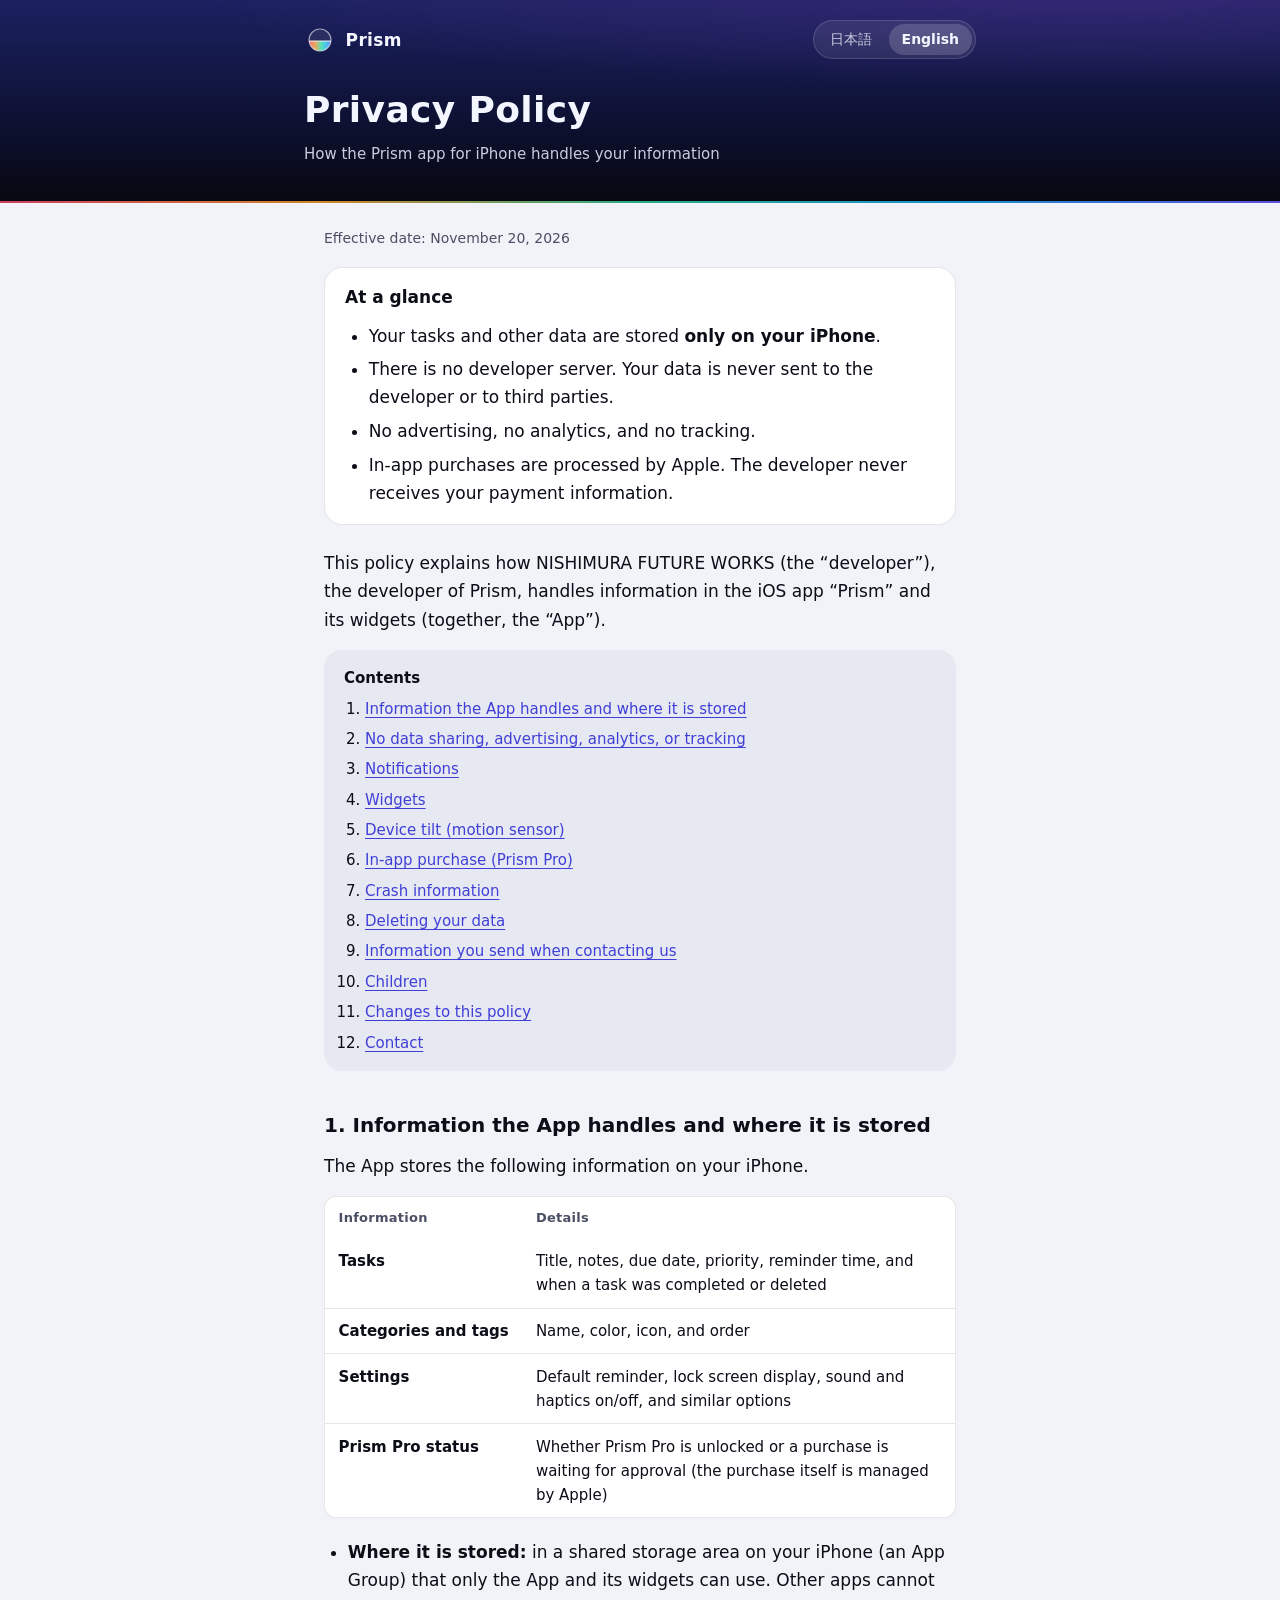
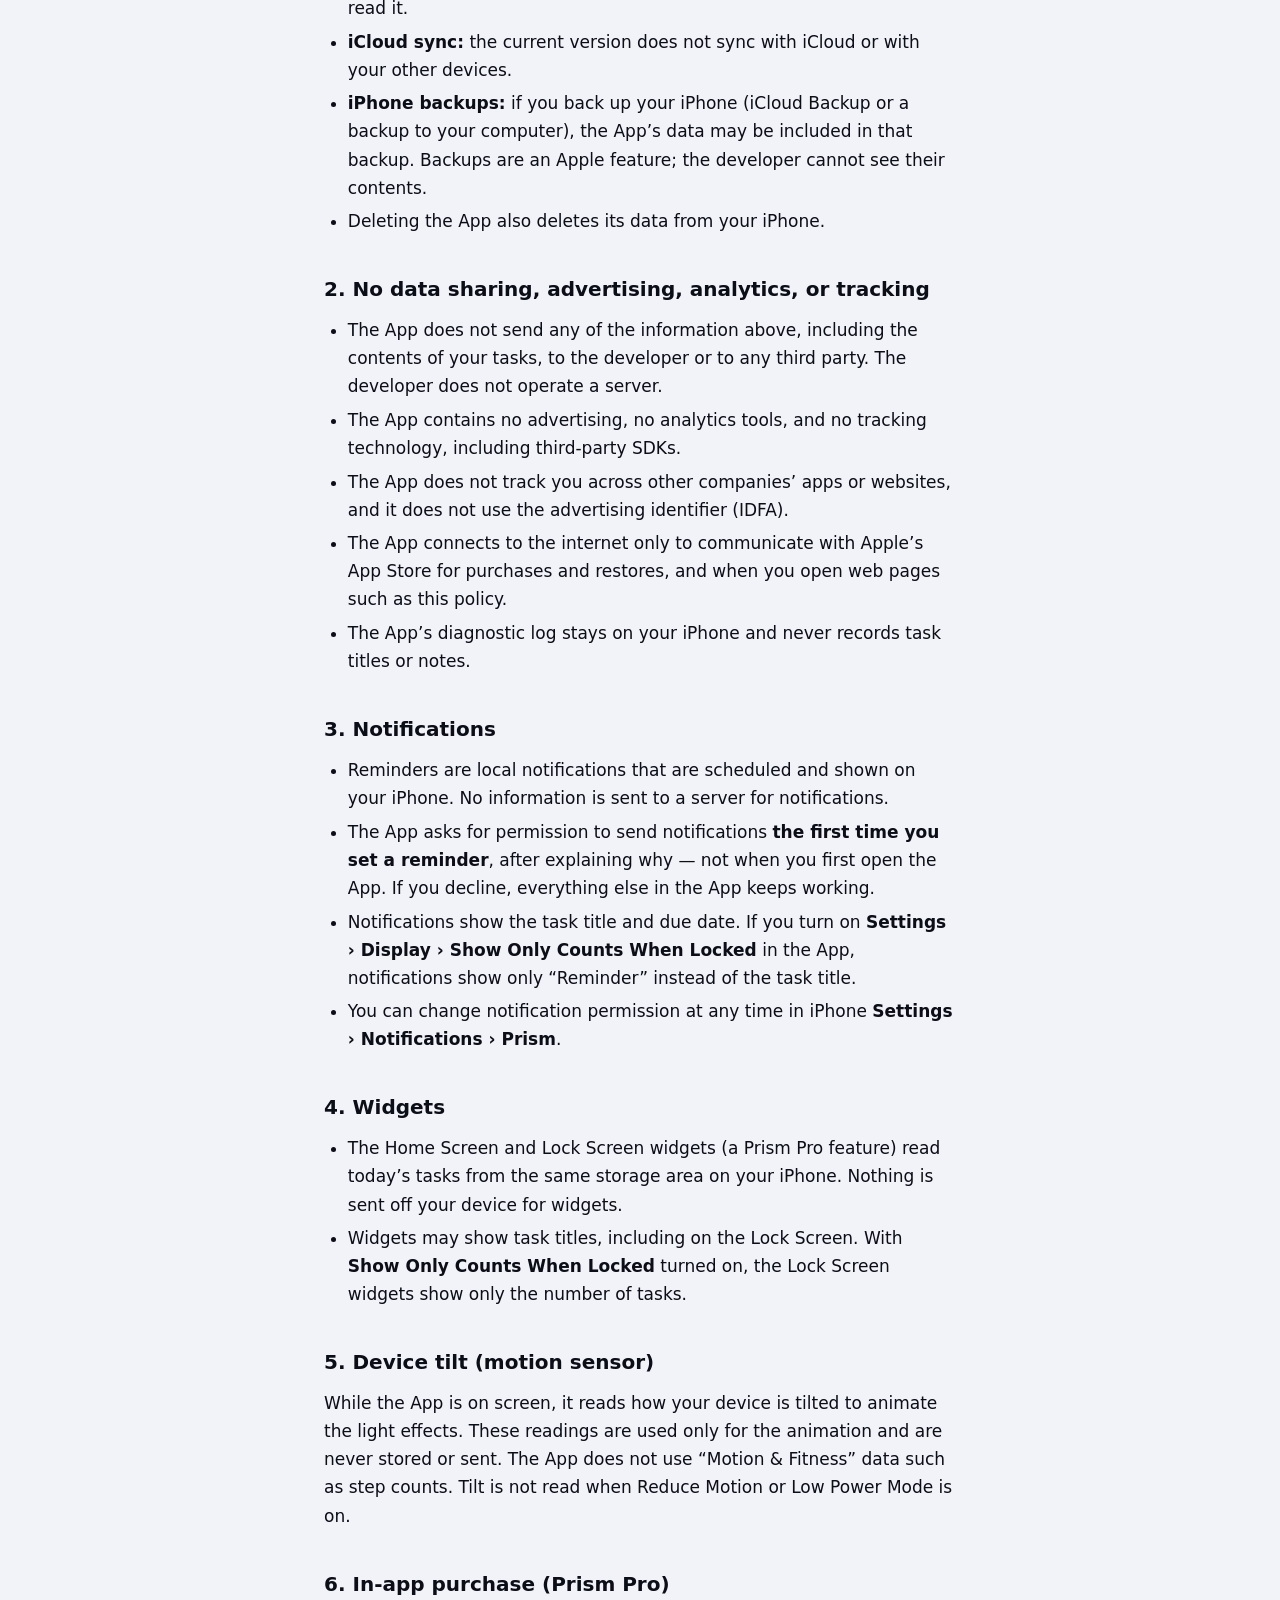
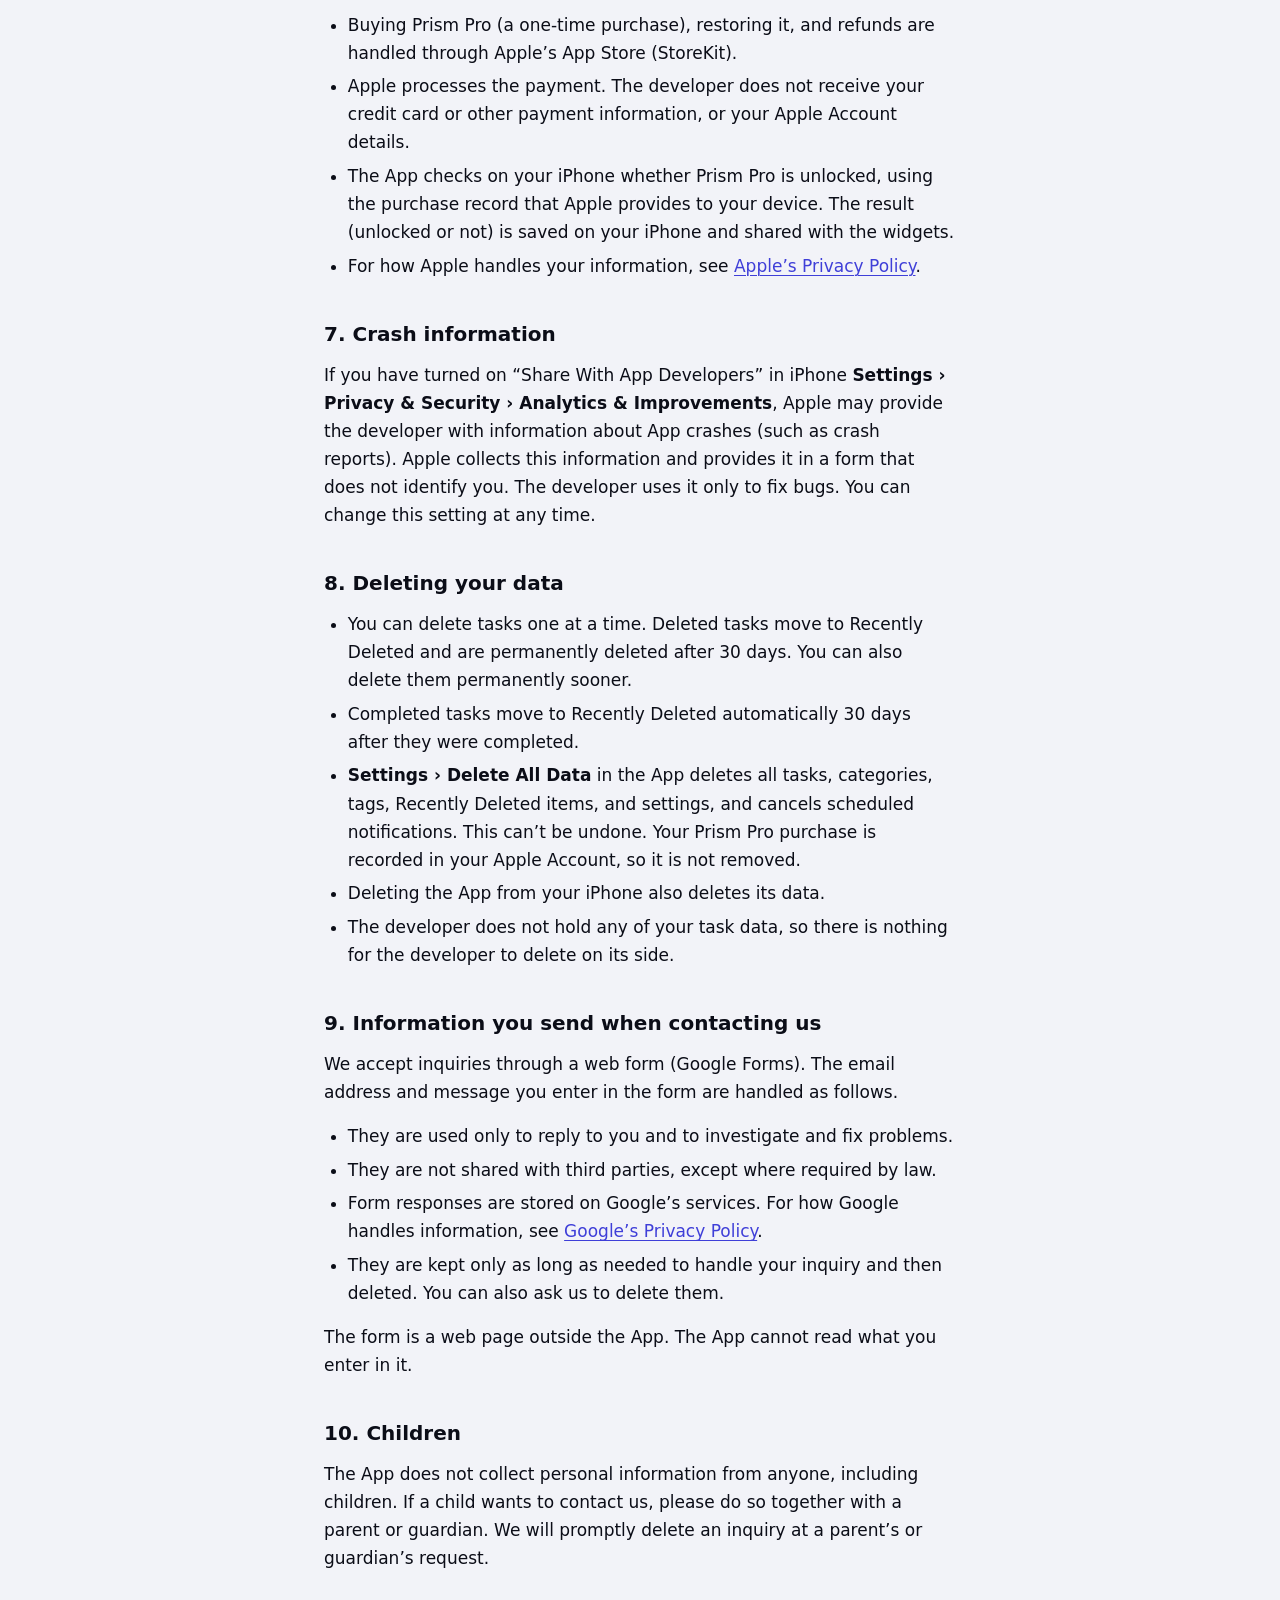
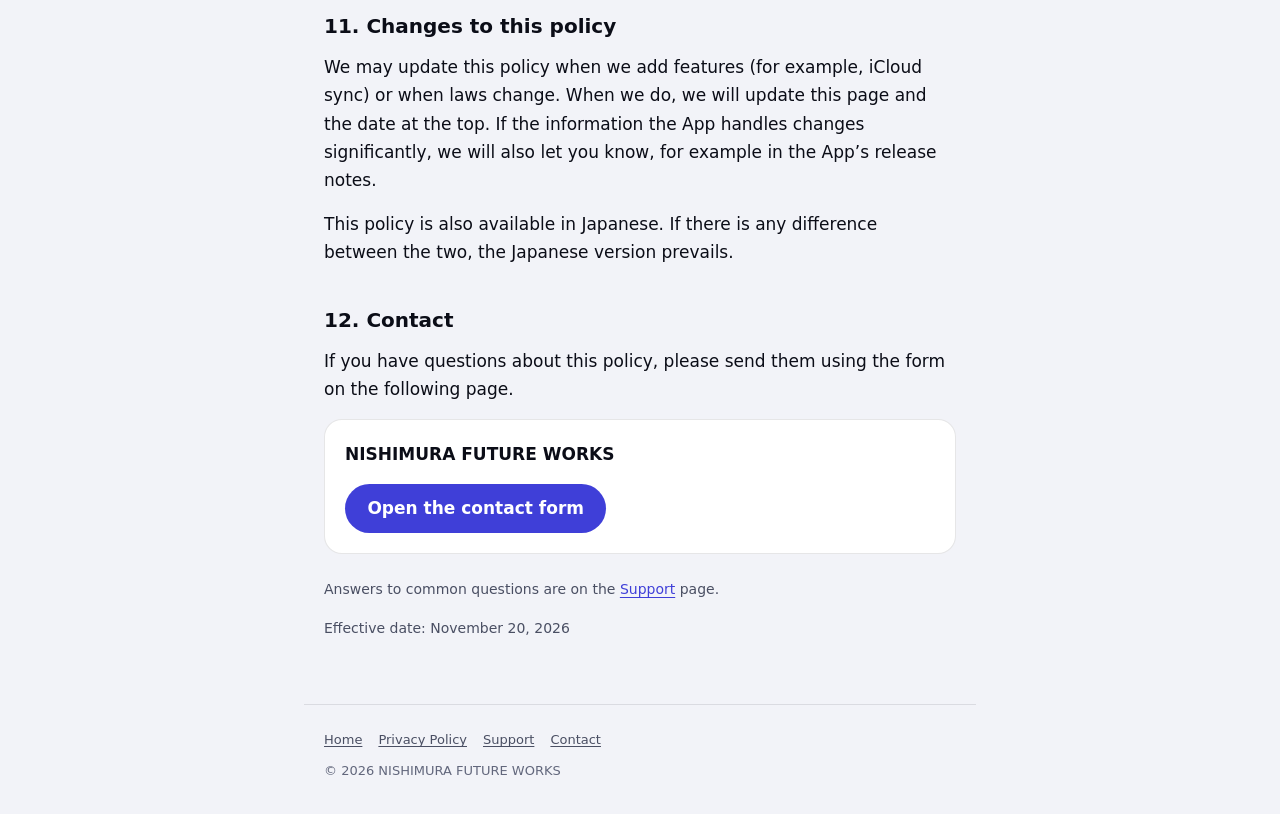
==== privacy/en/index.html @ 42a9a6f6 "Prism のサイト（プライバシーポリシー・サポート・お問い合わせ） Co-Authored-By: Claude Opus 5.5 <noreply@anthropic.com>" ====
<!DOCTYPE html>
<html lang="en">
<head>
<meta charset="utf-8">
<meta name="viewport" content="width=device-width, initial-scale=1, viewport-fit=cover">
<meta http-equiv="Content-Security-Policy" content="default-src 'none'; style-src 'self'; img-src 'self'; base-uri 'none'; form-action 'none'">
<meta name="referrer" content="no-referrer">
<meta name="color-scheme" content="light dark">
<meta name="theme-color" content="#1B2160">
<meta name="description" content="Privacy Policy for Prism, a task manager app for iPhone.">
<title>Privacy Policy | Prism</title>
<link rel="stylesheet" href="../../assets/site.css">
<link rel="alternate" hreflang="ja" href="../">
<link rel="alternate" hreflang="en" href="./">
</head>
<body>
<a class="skip-link" href="#main">Skip to content</a>

<header class="site-header">
  <div class="header-inner">
    <div class="header-bar">
      <a class="brand" href="../../">
        <svg class="brand-mark" viewBox="0 0 32 32" aria-hidden="true" focusable="false">
          <defs>
            <linearGradient id="pm-light" x1="0" y1="0" x2="1" y2="0">
              <stop offset="0" stop-color="#FF6A88"/>
              <stop offset="0.3" stop-color="#FFB35C"/>
              <stop offset="0.55" stop-color="#5EF2C2"/>
              <stop offset="0.78" stop-color="#4CC9FF"/>
              <stop offset="1" stop-color="#8B7CFF"/>
            </linearGradient>
            <clipPath id="pm-clip"><circle cx="16" cy="16" r="11"/></clipPath>
          </defs>
          <circle cx="16" cy="16" r="11" fill="#FFFFFF" fill-opacity="0.08"/>
          <rect x="4" y="17" width="24" height="12" fill="url(#pm-light)" fill-opacity="0.92" clip-path="url(#pm-clip)"/>
          <line x1="4" y1="17" x2="28" y2="17" stroke="#FFFFFF" stroke-opacity="0.9" stroke-width="1.2" clip-path="url(#pm-clip)"/>
          <circle cx="16" cy="16" r="11" fill="none" stroke="#FFFFFF" stroke-opacity="0.55" stroke-width="1.2"/>
        </svg>
        <span>Prism</span>
      </a>
      <nav class="lang-switch" aria-label="Language / 言語">
        <a href="../" lang="ja" hreflang="ja">日本語</a>
        <span aria-current="page" lang="en">English</span>
      </nav>
    </div>
    <h1 class="page-title">Privacy Policy</h1>
    <p class="page-lead">How the Prism app for iPhone handles your information</p>
  </div>
</header>

<main id="main">
  <!-- Effective date is provisional (2026-11). Confirm before publishing (docs/mvp/07_release.md, section 5). -->
  <p class="small">Effective date: November 20, 2026</p>

  <section class="summary" aria-labelledby="summary-title">
    <h2 id="summary-title">At a glance</h2>
    <ul>
      <li>Your tasks and other data are stored <strong>only on your iPhone</strong>.</li>
      <li>There is no developer server. Your data is never sent to the developer or to third parties.</li>
      <li>No advertising, no analytics, and no tracking.</li>
      <li>In-app purchases are processed by Apple. The developer never receives your payment information.</li>
    </ul>
  </section>

  <p>This policy explains how NISHIMURA FUTURE WORKS (the “developer”), the developer of Prism, handles information in the iOS app “Prism” and its widgets (together, the “App”).</p>

  <nav class="toc" aria-labelledby="toc-title">
    <p id="toc-title">Contents</p>
    <ol>
      <li><a href="#data">Information the App handles and where it is stored</a></li>
      <li><a href="#no-collection">No data sharing, advertising, analytics, or tracking</a></li>
      <li><a href="#notifications">Notifications</a></li>
      <li><a href="#widgets">Widgets</a></li>
      <li><a href="#motion">Device tilt (motion sensor)</a></li>
      <li><a href="#purchase">In-app purchase (Prism Pro)</a></li>
      <li><a href="#crash">Crash information</a></li>
      <li><a href="#delete">Deleting your data</a></li>
      <li><a href="#inquiry">Information you send when contacting us</a></li>
      <li><a href="#children">Children</a></li>
      <li><a href="#changes">Changes to this policy</a></li>
      <li><a href="#contact">Contact</a></li>
    </ol>
  </nav>

  <section aria-labelledby="data">
    <h2 id="data">1. Information the App handles and where it is stored</h2>
    <p>The App stores the following information on your iPhone.</p>
    <div class="table-wrap">
      <table>
        <thead>
          <tr><th scope="col">Information</th><th scope="col">Details</th></tr>
        </thead>
        <tbody>
          <tr><th scope="row">Tasks</th><td>Title, notes, due date, priority, reminder time, and when a task was completed or deleted</td></tr>
          <tr><th scope="row">Categories and tags</th><td>Name, color, icon, and order</td></tr>
          <tr><th scope="row">Settings</th><td>Default reminder, lock screen display, sound and haptics on/off, and similar options</td></tr>
          <tr><th scope="row">Prism Pro status</th><td>Whether Prism Pro is unlocked or a purchase is waiting for approval (the purchase itself is managed by Apple)</td></tr>
        </tbody>
      </table>
    </div>
    <ul>
      <li><strong>Where it is stored:</strong> in a shared storage area on your iPhone (an App Group) that only the App and its widgets can use. Other apps cannot read it.</li>
      <li><strong>iCloud sync:</strong> the current version does not sync with iCloud or with your other devices.</li>
      <li><strong>iPhone backups:</strong> if you back up your iPhone (iCloud Backup or a backup to your computer), the App’s data may be included in that backup. Backups are an Apple feature; the developer cannot see their contents.</li>
      <li>Deleting the App also deletes its data from your iPhone.</li>
    </ul>
  </section>

  <section aria-labelledby="no-collection">
    <h2 id="no-collection">2. No data sharing, advertising, analytics, or tracking</h2>
    <ul>
      <li>The App does not send any of the information above, including the contents of your tasks, to the developer or to any third party. The developer does not operate a server.</li>
      <li>The App contains no advertising, no analytics tools, and no tracking technology, including third-party SDKs.</li>
      <li>The App does not track you across other companies’ apps or websites, and it does not use the advertising identifier (IDFA).</li>
      <li>The App connects to the internet only to communicate with Apple’s App Store for purchases and restores, and when you open web pages such as this policy.</li>
      <li>The App’s diagnostic log stays on your iPhone and never records task titles or notes.</li>
    </ul>
  </section>

  <section aria-labelledby="notifications">
    <h2 id="notifications">3. Notifications</h2>
    <ul>
      <li>Reminders are local notifications that are scheduled and shown on your iPhone. No information is sent to a server for notifications.</li>
      <li>The App asks for permission to send notifications <strong>the first time you set a reminder</strong>, after explaining why — not when you first open the App. If you decline, everything else in the App keeps working.</li>
      <li>Notifications show the task title and due date. If you turn on <span class="ui">Settings › Display › Show Only Counts When Locked</span> in the App, notifications show only “Reminder” instead of the task title.</li>
      <li>You can change notification permission at any time in iPhone <span class="ui">Settings › Notifications › Prism</span>.</li>
    </ul>
  </section>

  <section aria-labelledby="widgets">
    <h2 id="widgets">4. Widgets</h2>
    <ul>
      <li>The Home Screen and Lock Screen widgets (a Prism Pro feature) read today’s tasks from the same storage area on your iPhone. Nothing is sent off your device for widgets.</li>
      <li>Widgets may show task titles, including on the Lock Screen. With <span class="ui">Show Only Counts When Locked</span> turned on, the Lock Screen widgets show only the number of tasks.</li>
    </ul>
  </section>

  <section aria-labelledby="motion">
    <h2 id="motion">5. Device tilt (motion sensor)</h2>
    <p>While the App is on screen, it reads how your device is tilted to animate the light effects. These readings are used only for the animation and are never stored or sent. The App does not use “Motion &amp; Fitness” data such as step counts. Tilt is not read when Reduce Motion or Low Power Mode is on.</p>
  </section>

  <section aria-labelledby="purchase">
    <h2 id="purchase">6. In-app purchase (Prism Pro)</h2>
    <ul>
      <li>Buying Prism Pro (a one-time purchase), restoring it, and refunds are handled through Apple’s App Store (StoreKit).</li>
      <li>Apple processes the payment. The developer does not receive your credit card or other payment information, or your Apple Account details.</li>
      <li>The App checks on your iPhone whether Prism Pro is unlocked, using the purchase record that Apple provides to your device. The result (unlocked or not) is saved on your iPhone and shared with the widgets.</li>
      <li>For how Apple handles your information, see <a href="https://www.apple.com/legal/privacy/" hreflang="en">Apple’s Privacy Policy</a>.</li>
    </ul>
  </section>

  <section aria-labelledby="crash">
    <h2 id="crash">7. Crash information</h2>
    <p>If you have turned on “Share With App Developers” in iPhone <span class="ui">Settings › Privacy &amp; Security › Analytics &amp; Improvements</span>, Apple may provide the developer with information about App crashes (such as crash reports). Apple collects this information and provides it in a form that does not identify you. The developer uses it only to fix bugs. You can change this setting at any time.</p>
  </section>

  <section aria-labelledby="delete">
    <h2 id="delete">8. Deleting your data</h2>
    <ul>
      <li>You can delete tasks one at a time. Deleted tasks move to Recently Deleted and are permanently deleted after 30 days. You can also delete them permanently sooner.</li>
      <li>Completed tasks move to Recently Deleted automatically 30 days after they were completed.</li>
      <li><span class="ui">Settings › Delete All Data</span> in the App deletes all tasks, categories, tags, Recently Deleted items, and settings, and cancels scheduled notifications. This can’t be undone. Your Prism Pro purchase is recorded in your Apple Account, so it is not removed.</li>
      <li>Deleting the App from your iPhone also deletes its data.</li>
      <li>The developer does not hold any of your task data, so there is nothing for the developer to delete on its side.</li>
    </ul>
  </section>

  <section aria-labelledby="inquiry">
    <h2 id="inquiry">9. Information you send when contacting us</h2>
    <p>We accept inquiries through a web form (Google Forms). The email address and message you enter in the form are handled as follows.</p>
    <ul>
      <li>They are used only to reply to you and to investigate and fix problems.</li>
      <li>They are not shared with third parties, except where required by law.</li>
      <li>Form responses are stored on Google’s services. For how Google handles information, see <a href="https://policies.google.com/privacy?hl=en" hreflang="en">Google’s Privacy Policy</a>.</li>
      <li>They are kept only as long as needed to handle your inquiry and then deleted. You can also ask us to delete them.</li>
    </ul>
    <p>The form is a web page outside the App. The App cannot read what you enter in it.</p>
  </section>

  <section aria-labelledby="children">
    <h2 id="children">10. Children</h2>
    <p>The App does not collect personal information from anyone, including children. If a child wants to contact us, please do so together with a parent or guardian. We will promptly delete an inquiry at a parent’s or guardian’s request.</p>
  </section>

  <section aria-labelledby="changes">
    <h2 id="changes">11. Changes to this policy</h2>
    <p>We may update this policy when we add features (for example, iCloud sync) or when laws change. When we do, we will update this page and the date at the top. If the information the App handles changes significantly, we will also let you know, for example in the App’s release notes.</p>
    <p>This policy is also available in Japanese. If there is any difference between the two, the Japanese version prevails.</p>
  </section>

  <section aria-labelledby="contact">
    <h2 id="contact">12. Contact</h2>
    <p>If you have questions about this policy, please send them using the form on the following page.</p>
    <div class="contact-box">
      <p><strong>NISHIMURA FUTURE WORKS</strong></p>
      <p><a class="button" href="../../contact/">Open the contact form</a></p>
    </div>
    <p class="small">Answers to common questions are on the <a href="../../support/en/">Support</a> page.</p>
  </section>

  <p class="small">Effective date: November 20, 2026</p>
</main>

<footer class="site-footer">
  <nav aria-label="Site links">
    <a href="../../">Home</a>
    <a href="./" aria-current="page">Privacy Policy</a>
    <a href="../../support/en/">Support</a>
    <a href="../../contact/">Contact</a>
  </nav>
  <p>&copy; 2026 NISHIMURA FUTURE WORKS</p>
</footer>
</body>
</html>
---- assets/site.css ----
/*
  Prism のサポートサイト（プライバシーポリシー・サポート）の共通スタイル。
  色は docs/mvp/03_design.md 2 章の PrismColor に合わせる（ライト＝朝の磨りガラス、ダーク＝深い藍）。
  書体はシステムフォントだけ（03 2.5：ウェブフォントは読み込まない）。外部のファイルは読み込まない。
*/

:root {
  color-scheme: light dark;

  /* PrismColor（ライト） */
  --bg-base: #F2F3F8;
  --bg-raised: #FFFFFF;
  --bg-sunken: #E7E9F2;
  --hairline: rgba(11, 13, 23, 0.10);
  --text-primary: #0B0D17;
  --text-secondary: #4A4F63;
  --text-tertiary: #62677C;
  --accent: #3F3FD8;
  --overdue: #C4302B;
  --success: #0E7C5A;

  /* 上部の帯（アプリアイコン A「光の器」の地：藍） */
  --band-top: #1B2160;
  --band-mid: #0E1236;
  --band-bottom: #07080F;
  --band-glow: rgba(58, 42, 122, 0.85);
  --band-text: #F4F6FF;
  --band-text-secondary: #C9CDE0;

  /* PrismGradient.spectrum（ライト） */
  --spectrum: linear-gradient(90deg, #F2486E, #F59A2E, #2EC99A, #1DA7F0, #6D5BFF);

  --radius: 18px;
  --radius-small: 12px;
  --content-width: 42rem;
}

@media (prefers-color-scheme: dark) {
  :root {
    /* PrismColor（ダーク） */
    --bg-base: #06070C;
    --bg-raised: #10121C;
    --bg-sunken: #0B0D16;
    --hairline: rgba(255, 255, 255, 0.09);
    --text-primary: #F4F6FF;
    --text-secondary: #A9AEC4;
    --text-tertiary: #8A8FA6;
    --accent: #8E9BFF;
    --overdue: #FF7A6B;
    --success: #5EE6B5;

    --band-top: #0E1030;
    --band-mid: #0A0C22;
    --band-bottom: #06070C;

    /* PrismGradient.spectrum（ダーク） */
    --spectrum: linear-gradient(90deg, #FF6A88, #FFB35C, #5EF2C2, #4CC9FF, #8B7CFF);
  }
}

/* 「コントラストを上げる」に合わせる（03 9 章：textSecondary・textTertiary を 1 段濃く） */
@media (prefers-contrast: more) {
  :root {
    --text-secondary: #33384A;
    --text-tertiary: #33384A;
    --hairline: rgba(11, 13, 23, 0.28);
  }
}
@media (prefers-contrast: more) and (prefers-color-scheme: dark) {
  :root {
    --text-secondary: #C9CDE0;
    --text-tertiary: #C9CDE0;
    --hairline: rgba(255, 255, 255, 0.30);
  }
}

*,
*::before,
*::after {
  box-sizing: border-box;
}

html {
  -webkit-text-size-adjust: 100%;
  text-size-adjust: 100%;
}

body {
  margin: 0;
  background: var(--bg-base);
  color: var(--text-primary);
  font-family: system-ui, -apple-system, BlinkMacSystemFont, "Hiragino Sans", "Hiragino Kaku Gothic ProN", "Noto Sans JP", "Segoe UI", sans-serif;
  font-size: 1.0625rem; /* 17px：PrismFont.taskTitle と同じ */
  line-height: 1.8;
  word-break: normal;
  overflow-wrap: anywhere;
  line-break: strict;
}

/* iOS Safari の Dynamic Type に合わせる */
@supports (font: -apple-system-body) {
  body {
    font: -apple-system-body;
    font-family: system-ui, -apple-system, "Hiragino Sans", "Hiragino Kaku Gothic ProN", sans-serif;
    line-height: 1.8;
  }
}

html[lang="en"] body {
  line-height: 1.65;
}

a {
  color: var(--accent);
  text-underline-offset: 0.18em;
  text-decoration-thickness: 1px;
}

a:focus-visible,
summary:focus-visible {
  outline: 2px solid var(--accent);
  outline-offset: 3px;
  border-radius: 6px;
}

.skip-link {
  position: absolute;
  left: -9999px;
  top: 0;
}
.skip-link:focus {
  left: 1rem;
  top: 1rem;
  z-index: 10;
  padding: 0.5rem 0.875rem;
  background: var(--bg-raised);
  border-radius: var(--radius-small);
}

/* ---------- 上部の帯 ---------- */

.site-header {
  position: relative;
  color: var(--band-text);
  background:
    radial-gradient(120% 90% at 85% -10%, var(--band-glow), transparent 60%),
    linear-gradient(180deg, var(--band-top), var(--band-mid) 55%, var(--band-bottom));
  padding: max(1.25rem, env(safe-area-inset-top)) 1.25rem 2.25rem;
}

/* 帯の下端に細いスペクトル（光が生まれる所だけに虹色を使う：03 1 章） */
.site-header::after {
  content: "";
  position: absolute;
  left: 0;
  right: 0;
  bottom: 0;
  height: 2px;
  background: var(--spectrum);
  opacity: 0.85;
}

.header-inner {
  max-width: var(--content-width);
  margin: 0 auto;
}

.header-bar {
  display: flex;
  align-items: center;
  justify-content: space-between;
  gap: 1rem;
  flex-wrap: wrap;
}

.brand {
  display: inline-flex;
  align-items: center;
  gap: 0.6rem;
  color: var(--band-text);
  text-decoration: none;
  font-weight: 600;
  font-size: 1.0625rem;
  letter-spacing: 0.02em;
}

.brand-mark {
  width: 32px;
  height: 32px;
  flex: none;
}

.lang-switch {
  display: inline-flex;
  gap: 0.25rem;
  padding: 0.2rem;
  border-radius: 999px;
  background: rgba(255, 255, 255, 0.08);
  border: 1px solid rgba(255, 255, 255, 0.14);
  font-size: 0.875rem;
  line-height: 1.4;
}

.lang-switch a,
.lang-switch span {
  display: inline-block;
  padding: 0.35rem 0.8rem;
  border-radius: 999px;
  color: var(--band-text-secondary);
  text-decoration: none;
}

.lang-switch [aria-current="page"] {
  background: rgba(255, 255, 255, 0.16);
  color: var(--band-text);
  font-weight: 600;
}

.page-title {
  margin: 1.75rem 0 0.25rem;
  font-size: clamp(1.75rem, 6vw, 2.25rem);
  line-height: 1.3;
  font-weight: 600;
  letter-spacing: 0.01em;
}

.page-lead {
  margin: 0.5rem 0 0;
  color: var(--band-text-secondary);
  font-size: 0.9375rem;
  line-height: 1.7;
}

/* ---------- 本文 ---------- */

main {
  max-width: var(--content-width);
  margin: 0 auto;
  padding: 1.5rem 1.25rem 3rem;
  padding-left: max(1.25rem, env(safe-area-inset-left));
  padding-right: max(1.25rem, env(safe-area-inset-right));
}

h2 {
  margin: 2.5rem 0 0.75rem;
  font-size: 1.25rem;
  line-height: 1.45;
  font-weight: 600;
}

h3 {
  margin: 1.5rem 0 0.5rem;
  font-size: 1.0625rem;
  line-height: 1.5;
  font-weight: 600;
}

p,
ul,
ol {
  margin: 0 0 1rem;
}

ul,
ol {
  padding-left: 1.4em;
}

li + li {
  margin-top: 0.35rem;
}

strong {
  font-weight: 600;
}

.muted {
  color: var(--text-secondary);
}

.small {
  font-size: 0.875rem;
  color: var(--text-secondary);
}

/* 要約の箱 */
.summary {
  margin: 0.25rem 0 1.5rem;
  padding: 1.1rem 1.25rem;
  background: var(--bg-raised);
  border: 1px solid var(--hairline);
  border-radius: var(--radius);
}

.summary h2 {
  margin-top: 0;
  font-size: 1.0625rem;
}

.summary ul {
  margin-bottom: 0;
}

/* 目次 */
.toc {
  margin: 0 0 1.5rem;
  padding: 1rem 1.25rem;
  background: var(--bg-sunken);
  border-radius: var(--radius);
  font-size: 0.9375rem;
}

.toc p {
  margin: 0 0 0.4rem;
  font-weight: 600;
}

.toc ol {
  margin: 0;
}

/* 表 */
.table-wrap {
  overflow-x: auto;
  margin: 0 0 1.25rem;
  border: 1px solid var(--hairline);
  border-radius: var(--radius-small);
  background: var(--bg-raised);
}

table {
  border-collapse: collapse;
  width: 100%;
  font-size: 0.9375rem;
  line-height: 1.6;
}

th,
td {
  text-align: left;
  vertical-align: top;
  padding: 0.65rem 0.85rem;
  border-bottom: 1px solid var(--hairline);
}

tr:last-child th,
tr:last-child td {
  border-bottom: none;
}

th {
  font-weight: 600;
  white-space: nowrap;
}

thead th {
  color: var(--text-secondary);
  font-size: 0.8125rem;
  letter-spacing: 0.02em;
}

/* アプリの画面の名前（「設定 › データ」など） */
.ui {
  font-weight: 600;
}

kbd {
  font-family: inherit;
  font-size: 0.9em;
  padding: 0.05em 0.4em;
  border-radius: 6px;
  background: var(--bg-sunken);
  border: 1px solid var(--hairline);
}

/* よくある質問（details / summary。スクリプトなしで開閉） */
.faq-group {
  margin-top: 2rem;
}

.faq {
  margin: 0 0 0.6rem;
  background: var(--bg-raised);
  border: 1px solid var(--hairline);
  border-radius: var(--radius);
}

.faq summary {
  position: relative;
  list-style: none;
  cursor: pointer;
  padding: 0.95rem 2.75rem 0.95rem 1.15rem;
  font-weight: 600;
  line-height: 1.55;
}

.faq summary::-webkit-details-marker {
  display: none;
}

.faq summary::after {
  content: "";
  position: absolute;
  right: 1.15rem;
  top: 50%;
  width: 0.55rem;
  height: 0.55rem;
  margin-top: -0.4rem;
  border-right: 2px solid var(--text-tertiary);
  border-bottom: 2px solid var(--text-tertiary);
  transform: rotate(45deg);
  transition: transform 0.2s ease;
}

.faq[open] summary::after {
  transform: rotate(-135deg);
  margin-top: -0.1rem;
}

.faq-body {
  padding: 0 1.15rem 0.6rem;
}

.faq-body > :last-child {
  margin-bottom: 0.6rem;
}

@media (prefers-reduced-motion: reduce) {
  .faq summary::after {
    transition: none;
  }
}

/* 入口（index）のカード */
.cards {
  display: grid;
  gap: 0.75rem;
  margin: 0 0 1.5rem;
  padding: 0;
  list-style: none;
}

@media (min-width: 34rem) {
  .cards {
    grid-template-columns: 1fr 1fr;
  }
}

.cards li + li {
  margin-top: 0;
}

.card {
  display: block;
  height: 100%;
  padding: 1.1rem 1.25rem;
  background: var(--bg-raised);
  border: 1px solid var(--hairline);
  border-radius: var(--radius);
  color: var(--text-primary);
  text-decoration: none;
}

.card:hover {
  border-color: var(--accent);
}

.card-title {
  display: block;
  font-weight: 600;
  color: var(--accent);
  margin-bottom: 0.25rem;
}

.card-text {
  display: block;
  font-size: 0.9375rem;
  color: var(--text-secondary);
  line-height: 1.6;
}

.lang-block + .lang-block {
  margin-top: 2.5rem;
  padding-top: 2rem;
  border-top: 1px solid var(--hairline);
}

/* ボタン（お問い合わせ） */
.button {
  display: inline-block;
  padding: 0.8rem 1.4rem;
  border-radius: 999px;
  background: var(--accent);
  color: #FFFFFF;
  font-weight: 600;
  text-decoration: none;
  line-height: 1.4;
}

@media (prefers-color-scheme: dark) {
  .button {
    color: #06070C; /* PrismColor.textOnAccent（ダーク） */
  }
}

.contact-box {
  margin: 1rem 0 1.5rem;
  padding: 1.25rem;
  background: var(--bg-raised);
  border: 1px solid var(--hairline);
  border-radius: var(--radius);
}

.contact-box > :last-child {
  margin-bottom: 0;
}

/* 仮の値の印（公開の前に消す） */
.placeholder-note {
  margin: 0 0 1rem;
  padding: 0.75rem 1rem;
  border: 2px dashed var(--overdue);
  border-radius: var(--radius-small);
  color: var(--overdue);
  font-weight: 600;
  font-size: 0.9375rem;
}

/* ---------- フッター ---------- */

.site-footer {
  max-width: var(--content-width);
  margin: 0 auto;
  padding: 1.5rem 1.25rem max(2rem, env(safe-area-inset-bottom));
  border-top: 1px solid var(--hairline);
  color: var(--text-tertiary);
  font-size: 0.8125rem;
  line-height: 1.7;
}

.site-footer nav {
  display: flex;
  flex-wrap: wrap;
  gap: 0.25rem 1rem;
  margin-bottom: 0.5rem;
}

.site-footer a {
  color: var(--text-secondary);
}

.site-footer p {
  margin: 0;
}
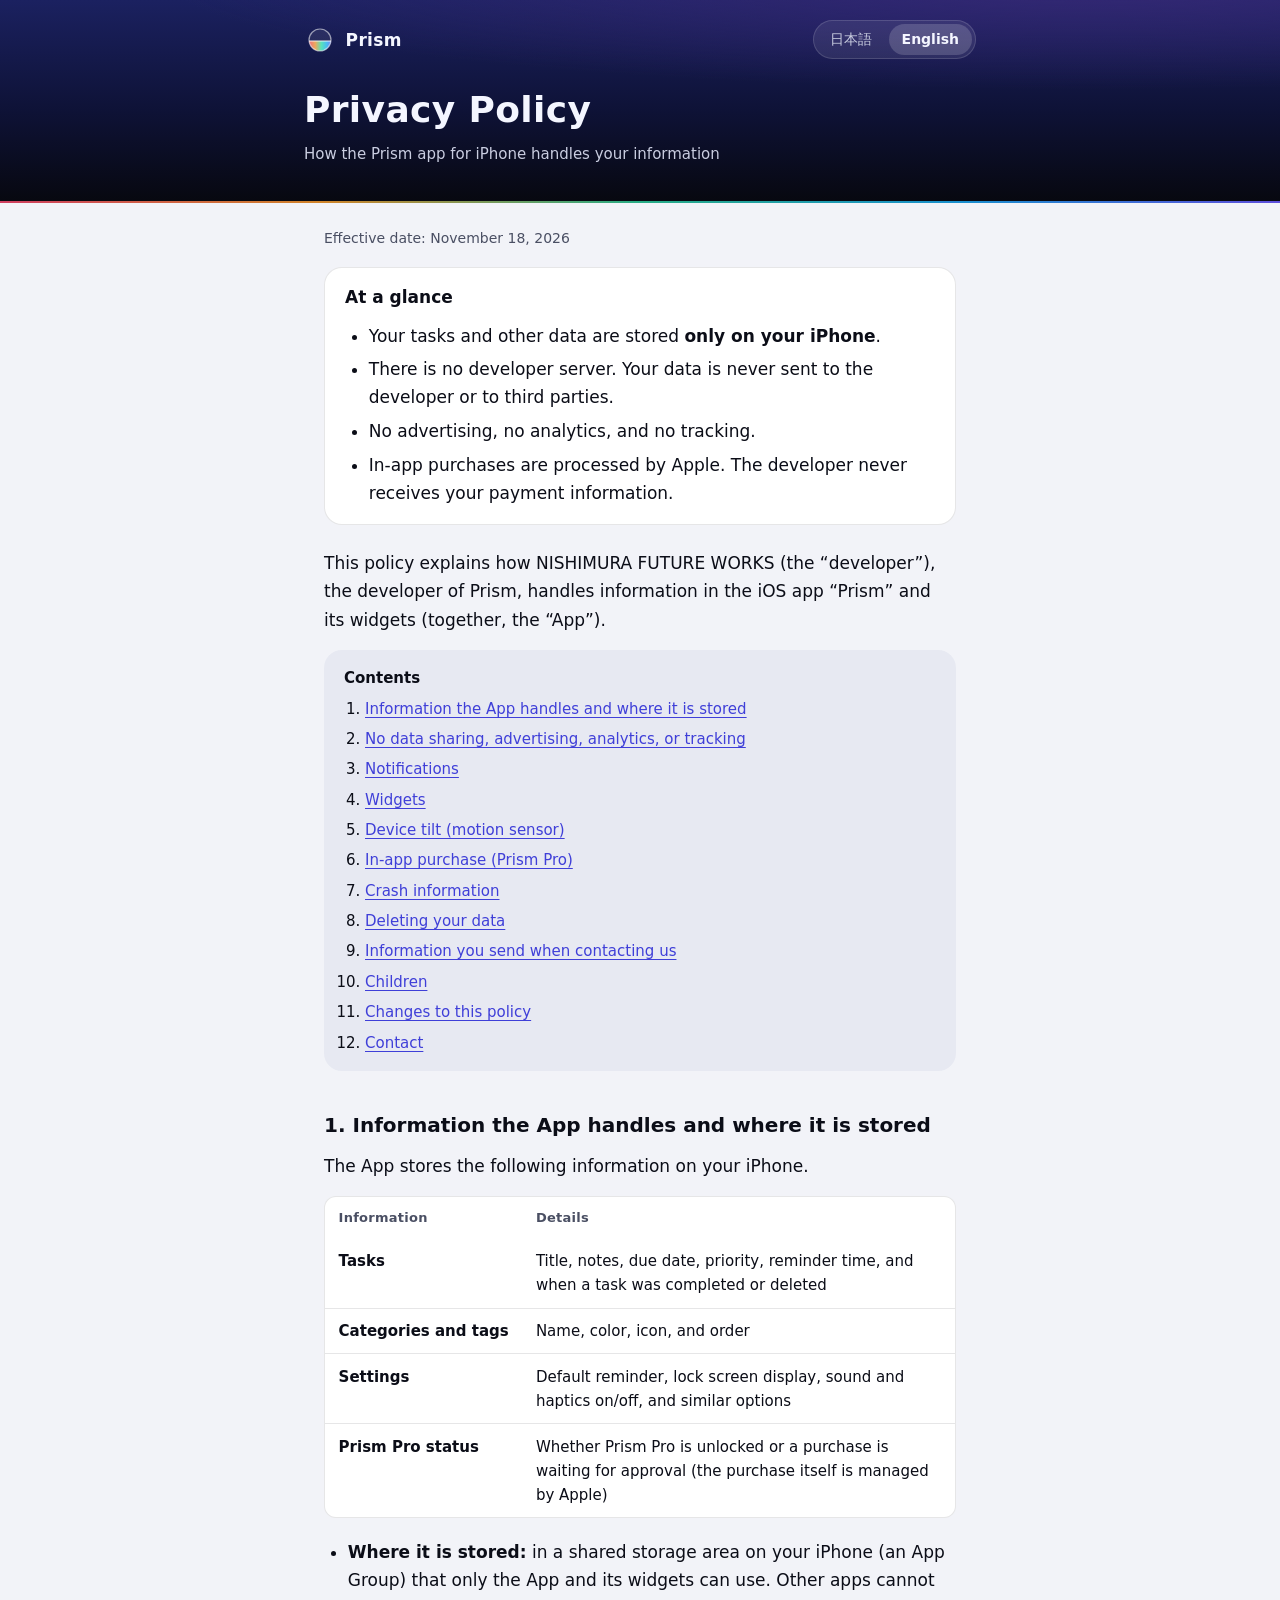
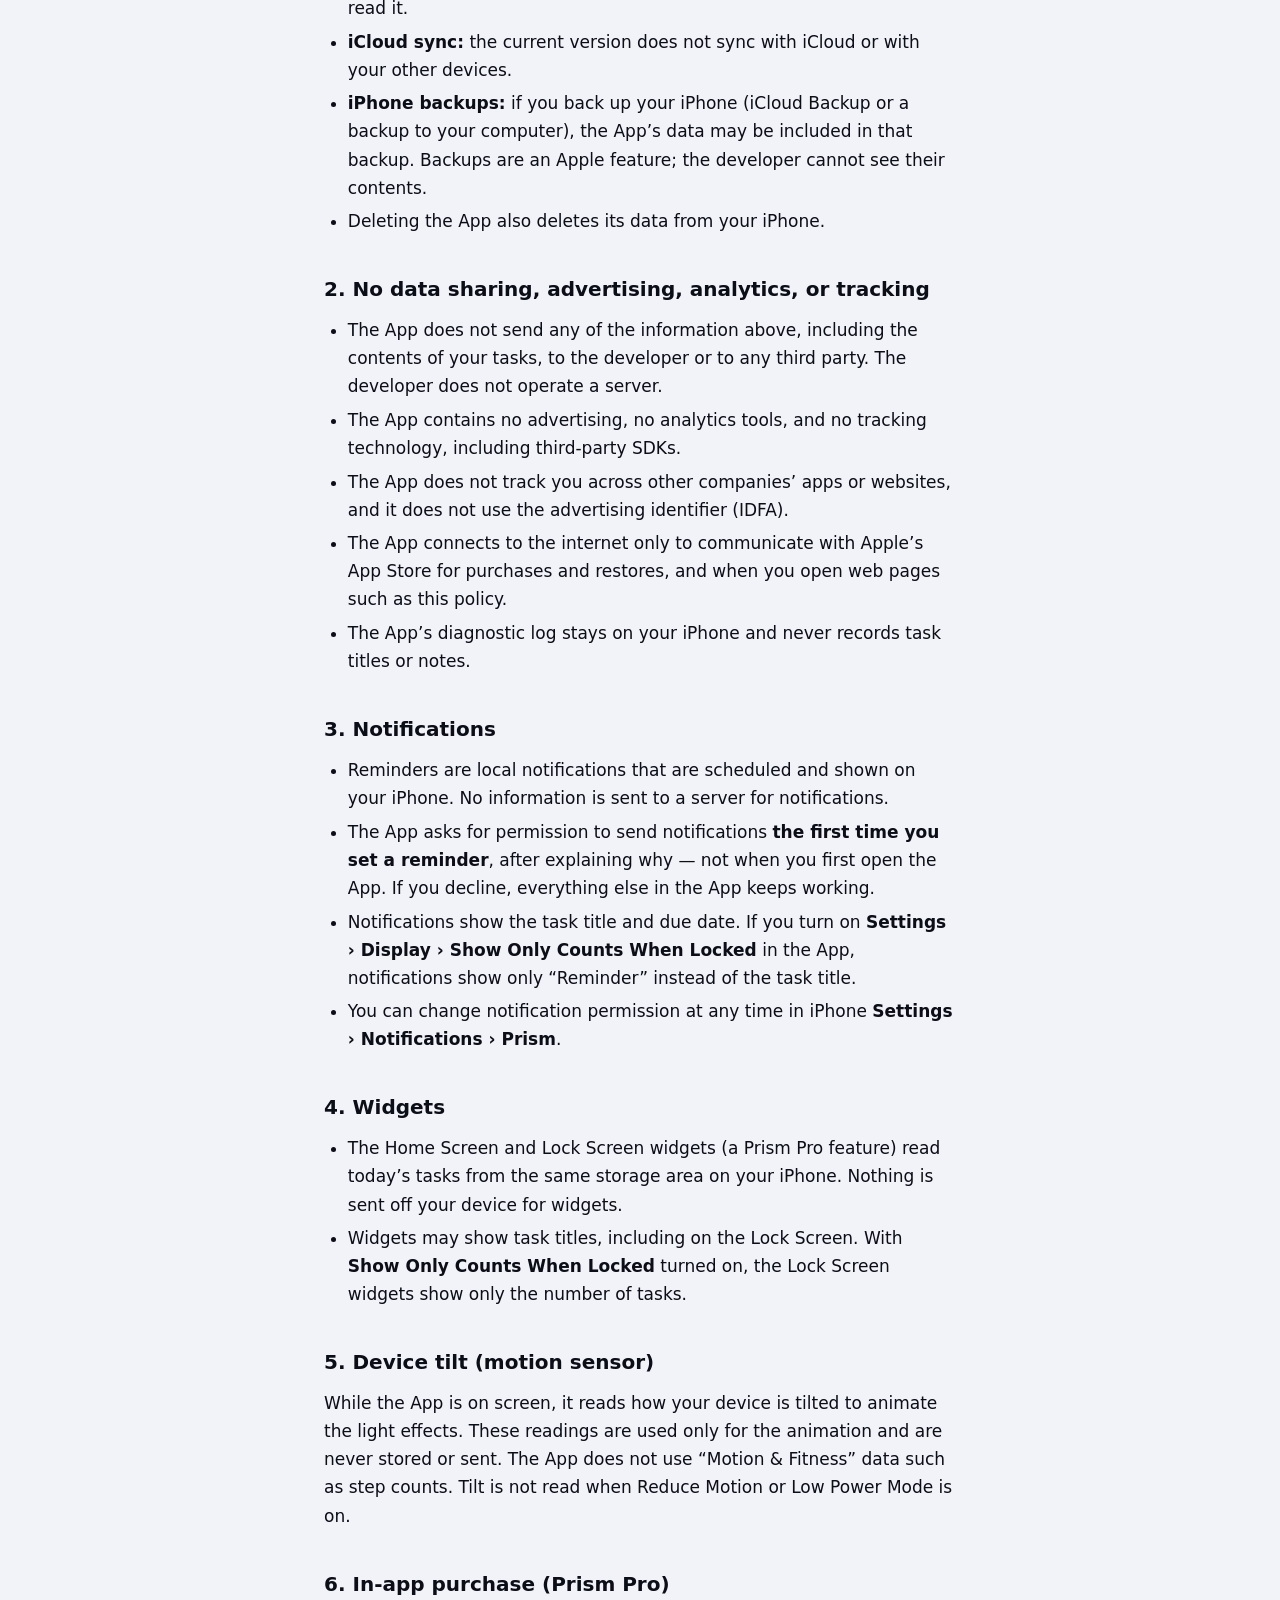
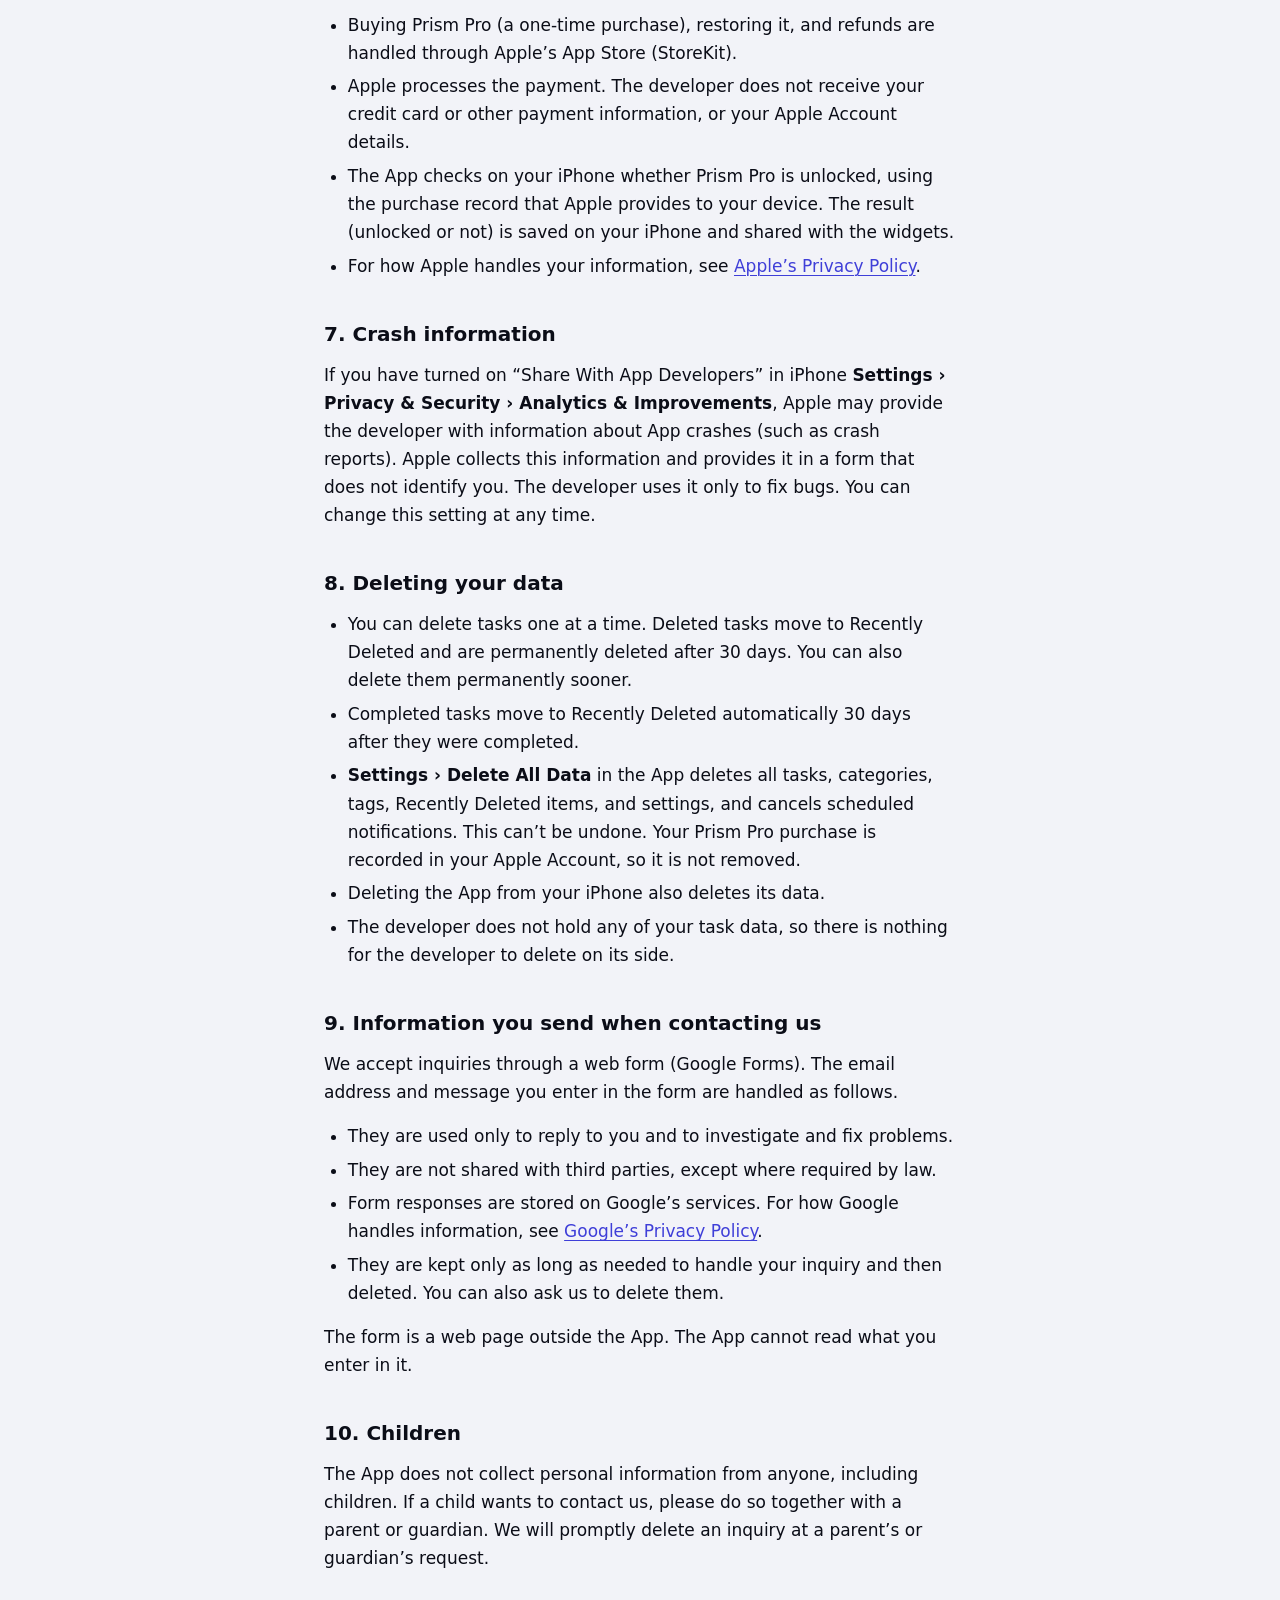
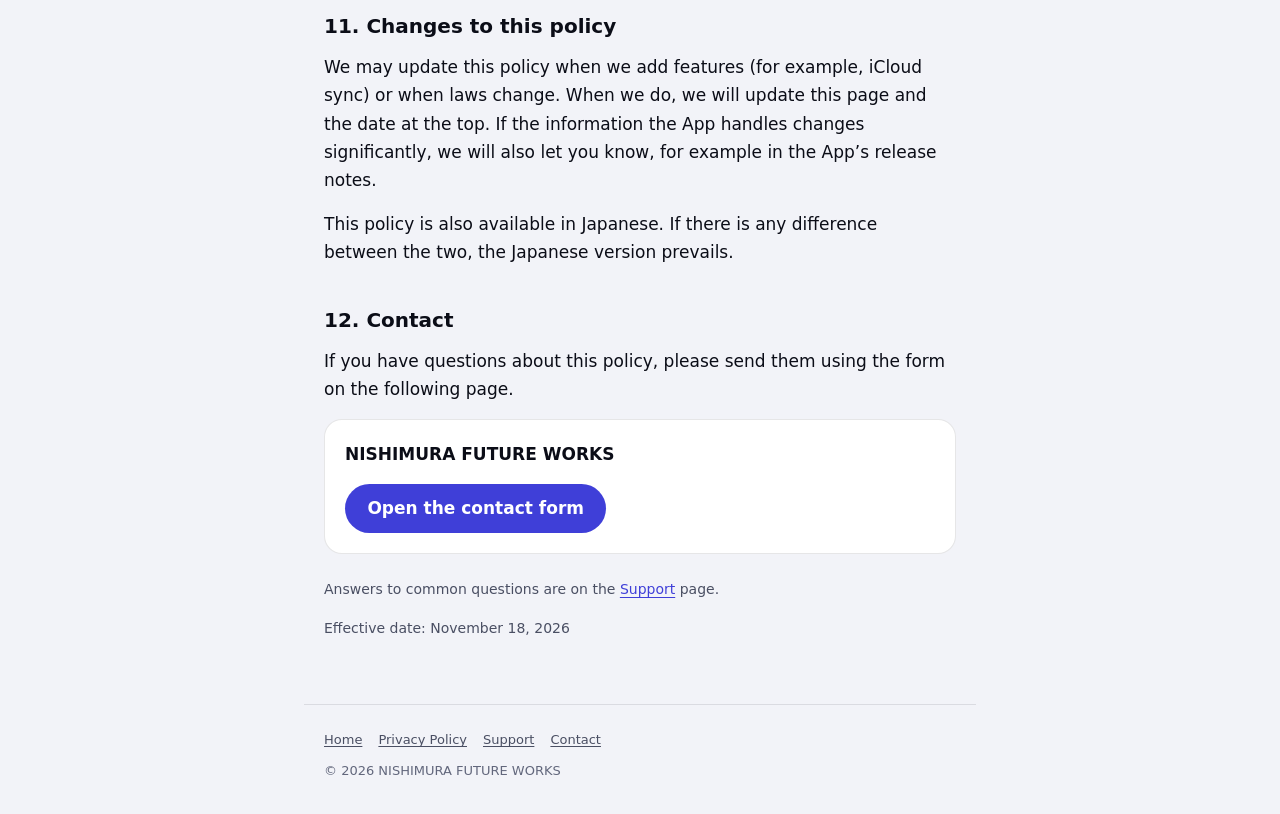
==== commit b0e3d1d5: "プライバシーポリシーの制定日を 2026年11月18日に" ====
--- a/privacy/en/index.html
+++ b/privacy/en/index.html
@@ -50,7 +50,7 @@
 
 <main id="main">
   <!-- Effective date is provisional (2026-11). Confirm before publishing (docs/mvp/07_release.md, section 5). -->
-  <p class="small">Effective date: November 20, 2026</p>
+  <p class="small">Effective date: November 18, 2026</p>
 
   <section class="summary" aria-labelledby="summary-title">
     <h2 id="summary-title">At a glance</h2>
@@ -199,7 +199,7 @@
     <p class="small">Answers to common questions are on the <a href="../../support/en/">Support</a> page.</p>
   </section>
 
-  <p class="small">Effective date: November 20, 2026</p>
+  <p class="small">Effective date: November 18, 2026</p>
 </main>
 
 <footer class="site-footer">
